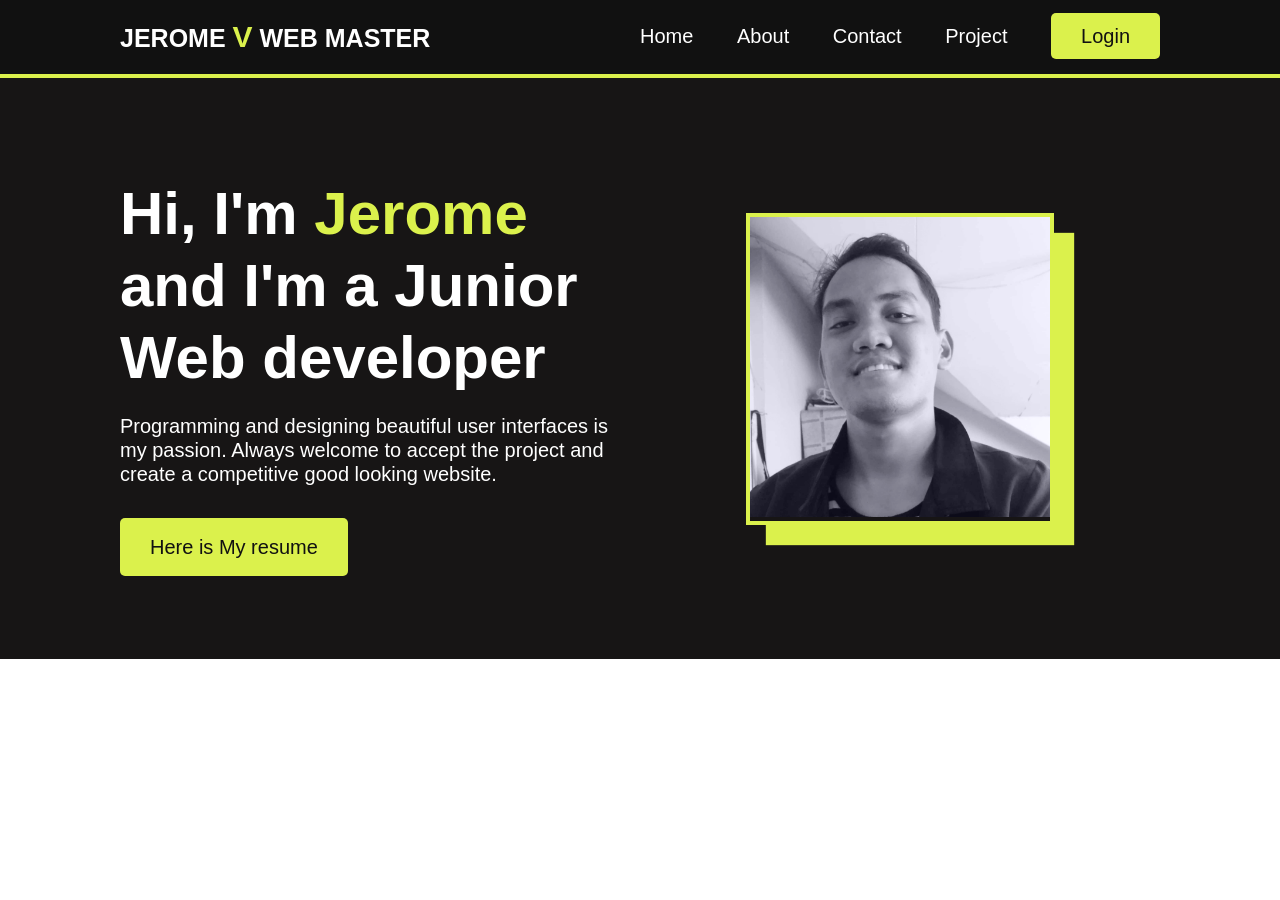
==== src/html/index.html @ ea237ca5 "Jerome file" ====
<!DOCTYPE html>
<html lang="en">
<head>
    <meta charset="UTF-8">
    <meta http-equiv="X-UA-Compatible" content="IE=edge">
    <meta name="viewport" content="width=device-width, initial-scale=1.0">
    <title>Jerome Portfolio</title>
    <!-- this is link for css -->
    <link rel="stylesheet" href="../css/style.css">
    
    <!-- this is link for font-awesome -->
    <link rel="stylesheet" href="../css/all.min.css">
</head>
<body>
    <header>
        <div class="container">
            <div class="rowBox">
                <a href="#logo" class="logo">Jerome <span>V</span> Web master</a>
            </div>
            <div class="rowBox">
                <ul class="navMenu">
                    <li class="menuList"><a href="#" class="menuLink">Home</a></li>
                    <li class="menuList"><a href="#" class="menuLink">About</a></li>
                    <li class="menuList"><a href="#" class="menuLink">Contact</a></li>
                    <li class="menuList"><a href="#" class="menuLink">Project</a></li>
                    <li class="menuList"><a href="#" class="navLogin">Login</a></li>
                </ul>

                <div class="toggleBtn">
                    <div class="line1"></div>
                    <div class="line2"></div>
                    <div class="line3"></div>
                </div>                    

            </div>
        </div>
    </header>
    <section>
        <div class="container banner">
            <div class="rowBox">
                <h1>Hi, I'm <span class="name">Jerome</span> and I'm a Junior Web developer</h1>
                <p>
                    Programming and designing beautiful user interfaces is my passion.
                    Always welcome to accept the project and create a competitive good looking website. 
                </p>
                <a href="#" class="ctaBtn">Here is My resume</a>
            </div>
            <div class="rowBox">
                <div class="jeromeImage">
                    <img src="../images/Jerome2-1024x1011.png" alt="Jerome Image" width="300px" height="300px">
                </div>
            </div>
        </div>
    </section>



    <!-- This is toggle menu -->
    <div class="menu" id="menu">
        <div class="containerMenu">
            <ul class="reposiveMenu">
                <li class="menuListR"><a href="#" class="menuLinkR"><i class="fa-solid fa-house-chimney"></i>Home</a></li>
                <li class="menuListR"><a href="#" class="menuLinkR"><i class="fa-solid fa-user"></i>About</a></li>
                <li class="menuListR"><a href="#" class="menuLinkR"><i class="fa-solid fa-phone"></i>Contact</a></li>
                <li class="menuListR"><a href="#" class="menuLinkR"><i class="fa-solid fa-heart-circle-check"></i>Project</a></li>
                <li class="menuList"><a href="#" class="navLoginR">Login</a></li>
            </ul>
        </div>
    </div>

    <script src="../js/index.js"></script>

</body>
</html>
---- src/css/style.css ----
*{
    margin: 0;
    padding: 0;
}

body{
    box-sizing: border-box;
    font-family: Arial, Helvetica, sans-serif;
}

h1{
    font-size: 60px;
    color: #fff;
    font-weight: 600;
    padding: 0px 0px 20px 0px;
    line-height: 1.2em;
}
p{
    font-size: 20px;
    color: #fff;
    line-height: 1.2em;
    margin-bottom: 50px;
}

header{
    background: #111;
    width: 100%;
    padding: 20px 0px 20px 0px;
    border-bottom: solid 4px rgb(219, 241, 76);
    z-index: 2;
    position: relative;
    
}


.container{
    max-width: 1040px;
    margin: auto;   
    padding: 0px 20px 0px 20px;
    display: flex;
}

.rowBox .logo{
    text-decoration: none;
    color: #fff;
    font-size: 25px;
    font-weight: bold;
    text-transform: uppercase;
}


.rowBox:nth-child(1) a span{
    font-size: 30px;
    color: rgb(219, 241, 76);
}

.rowBox:nth-child(1){
    width: 50%;
}

.rowBox:nth-child(2){
    width: 50%;
}

.rowBox:nth-child(2) .navMenu{
    display: flex;
    justify-content: space-between;
    padding-top: 5px;
    list-style: none;

    
}
.rowBox:nth-child(2) .navMenu .menuList .menuLink{
    text-transform: capitalize;
    font-size: 20px;
    text-decoration: none;
    transition: 100ms ease-in-out;
    color: #fff;
}

.rowBox:nth-child(2) .navMenu .menuList .menuLink:hover{
    color: rgb(219, 241, 76);
}
.rowBox:nth-child(2) .navMenu .menuList .menuLink::after{
    content: "";
    background: rgb(219, 241, 76);
    width: 0px;
    display: block;
    transition: 100ms ease-in-out;
    height: 5px;
    border-radius: 10px;
}

.rowBox:nth-child(2) .navMenu .menuList .menuLink:hover::after{
    width: 100%;
}

.rowBox:nth-child(2) .navMenu .navLogin{
    background: rgb(219, 241, 76);
    padding: 12px 30px 12px 30px;
    border-radius: 5px;
    color: #111;
    text-decoration: none;
    font-size: 20px;
    text-transform: capitalize;
    transition: 100ms ease-in-out;
}
.rowBox:nth-child(2) .navMenu .navLogin:hover{
    background: rgb(227, 228, 216);
    
}

/* 
This is resposive menu */
.toggleBtn{
    display: none;
}


.menu{
    display: none;
    visibility: hidden;
}


section{
    background: rgb(23, 21, 21);
    width: 100%;
    padding: 100px 0px 100px 0px;
}

.name{
    color: rgb(219, 241, 76);
    cursor: pointer;
}

.ctaBtn{
    background: rgb(219, 241, 76);
    text-decoration: none;
    color: #111;
    font-size: 20px;
    border-radius: 5px;
    padding: 18px 30px 18px;
}
.banner .rowBox:nth-child(2){
    display: flex;
}

.banner .rowBox:nth-child(2) .jeromeImage{
  margin: auto;   
  border: solid 4px rgb(219, 241, 76);
  box-shadow: 20px 20px 1px rgb(219, 241, 76);
}



/* This is the code for resposive */

@media(max-width: 860px) {
    
 
    .rowBox:nth-child(2) .navMenu {
        display: none;
    }

    .rowBox:nth-child(2){
        display: flex;
        justify-content: end;
        align-items: center;
    }

    .toggleBtn{
        width: 30px;
        display: block;
        height: 30px;        
        cursor: pointer;
    }

    .toggleBtn .line1{
        background: #fff;
        width: 100%;
        margin: 4px 0px 0px 0px;
        height: 4px;
        border-radius: 100px;
        transition: 100ms ease-in-out;
    }

    .toggleBtn .line2{
        background: #fff;
        width: 100%;
        margin: 5px 0px 0px 0px;
        height: 4px;
        border-radius: 100px;
        transition: 200ms ease-in-out;
    }
    .toggleBtn .line3{
        background: #fff;
        width: 100%;
        margin: 5px 0px 0px 0px;
        height: 4px;
        border-radius: 100px;
        transition: 100ms ease-in-out;
    }

    /* ANIATE */
    .toggleBtn.open .line1{
        background: rgb(219, 241, 76);;
        transform: rotate(40deg);
        position: relative;
        top: 9px;
    }
    .toggleBtn.open .line2{
        background: rgb(219, 241, 76);;
        position: relative;
        left: -20px;
        opacity: 0;
    }
    .toggleBtn.open .line3{
        background: rgb(219, 241, 76);;
        position: relative;
        transform: rotate(-40deg);
        top: -9px;
    }




    /* posonsive menu */
    .menu{
        background: rgba(100, 100, 100, 0.2);
        width: 100%;
        height: 100vh;
        position: absolute;
        top: 0;
        left: 0;
        z-index: 1;
        display: none;
        visibility: visible;
    }
    
    .containerMenu{
        background: #111;
        width: 70%;
        margin: 50px 0px 0px auto;
        border-bottom-left-radius: 100px;
        height: 70%;
        display: flex;
        animation: animate 1s;
    }
    

    @keyframes animate {
        from{
            transform: translateY(-100%);
        }   
        to{
            transform: translateY(0%);
        }
    }    


    .reposiveMenu{
        list-style: none;
        margin: auto;
        
    }
    .reposiveMenu .menuListR .menuLinkR{
        text-decoration: none;
        font-size: 20px;
        line-height: 2em;
        transition: 100ms ease-in-out;
        color: #fff;
    }
    .reposiveMenu .menuListR .menuLinkR:hover{
        color: rgb(219, 241, 76);
    }
    
    .menuLinkR i{
        margin-right: 10px;
    }
    
    
    .menuLinkR::after{
        content: "";
        background: rgb(219, 241, 76);
        width: 0px;
        display: block;
        transition: 100ms ease-in-out;
        height: 5px;
        border-radius: 10px;
    }
    .menuLinkR:hover:after{
        width: 100%;
    }
    
    .navLoginR{
        background: rgb(219, 241, 76);
        padding: 12px 30px 12px 30px;
        border-radius: 5px;
        color: #111;
        text-decoration: none;
        font-size: 20px;
        text-transform: capitalize;
        transition: 100ms ease-in-out;
        position: relative;
        top: 30px;
    }
    
    .navLoginR:hover{
       
        background: rgb(227, 228, 216);
        
    }


}
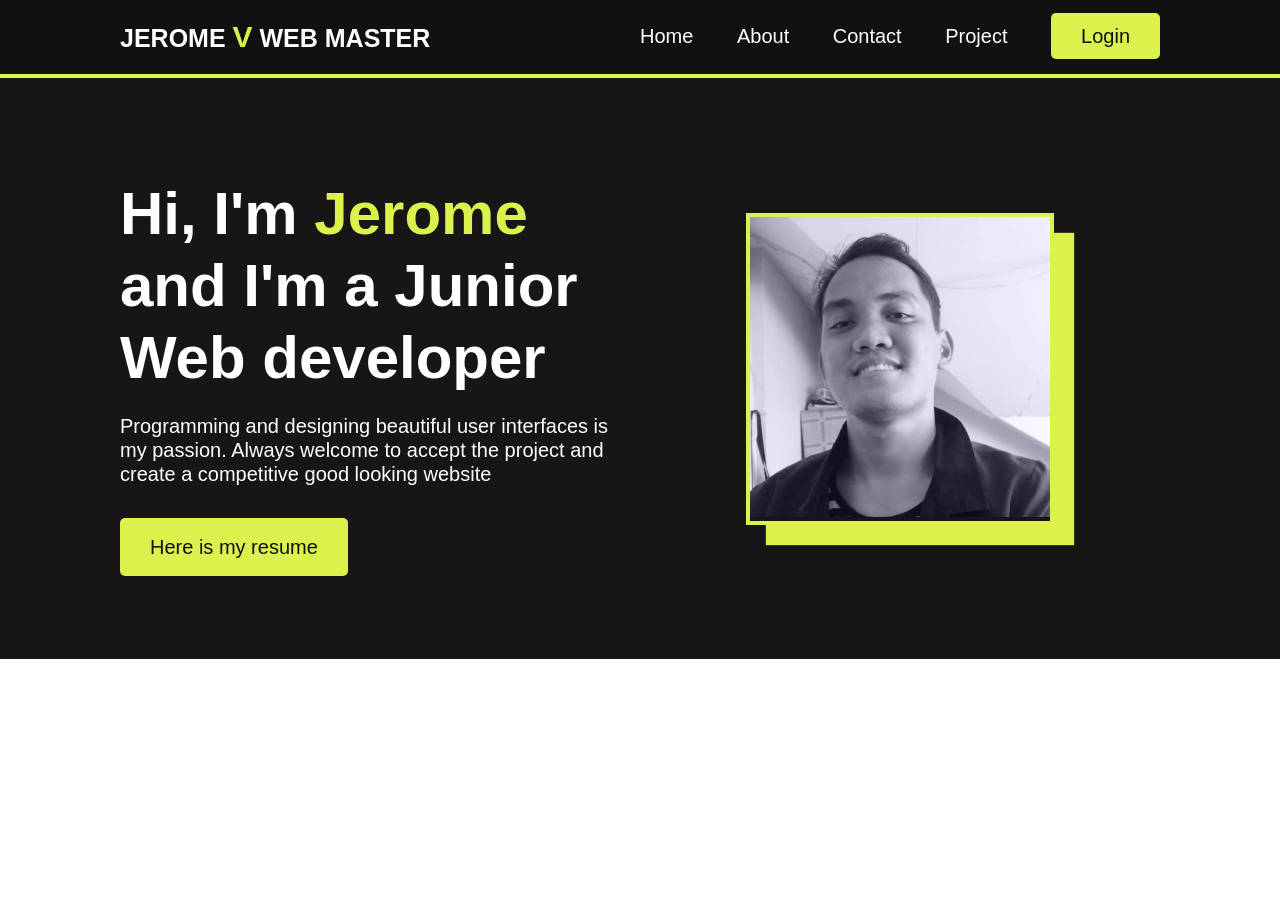
==== commit 65dfa9ba: "creating resposive banner" ====
--- a/src/html/index.html
+++ b/src/html/index.html
@@ -41,17 +41,18 @@
                 <h1>Hi, I'm <span class="name">Jerome</span> and I'm a Junior Web developer</h1>
                 <p>
                     Programming and designing beautiful user interfaces is my passion.
-                    Always welcome to accept the project and create a competitive good looking website. 
+                    Always welcome to accept the project and create a competitive good looking website 
                 </p>
-                <a href="#" class="ctaBtn">Here is My resume</a>
+                <a href="#" class="ctaBtn">Here is my resume</a>
             </div>
             <div class="rowBox">
                 <div class="jeromeImage">
-                    <img src="../images/Jerome2-1024x1011.png" alt="Jerome Image" width="300px" height="300px">
+                    <img src="../images/Jerome2-1024x1011.png" alt="Jerome Image">
                 </div>
             </div>
         </div>
     </section>
+
 
 
 
--- a/src/css/style.css
+++ b/src/css/style.css
@@ -142,8 +142,18 @@
     border-radius: 5px;
     padding: 18px 30px 18px;
 }
+
+
+
+
+
+.banner .rowBox:nth-child(1){
+    margin: auto;
+}
+
 .banner .rowBox:nth-child(2){
     display: flex;
+    margin: auto;
 }
 
 .banner .rowBox:nth-child(2) .jeromeImage{
@@ -152,6 +162,10 @@
   box-shadow: 20px 20px 1px rgb(219, 241, 76);
 }
 
+.jeromeImage img{
+    width: 300px;
+    height: 300px;
+}
 
 
 /* This is the code for resposive */
@@ -202,7 +216,7 @@
         transition: 100ms ease-in-out;
     }
 
-    /* ANIATE */
+    /* ANIMATE */
     .toggleBtn.open .line1{
         background: rgb(219, 241, 76);;
         transform: rotate(40deg);
@@ -227,7 +241,6 @@
 
     /* posonsive menu */
     .menu{
-        background: rgba(100, 100, 100, 0.2);
         width: 100%;
         height: 100vh;
         position: absolute;
@@ -312,7 +325,49 @@
         
     }
 
-
-}
-
-
+    /* This is code banner section */
+
+    .banner{
+        margin: auto;
+        flex-direction: column-reverse;
+    }
+    .banner .rowBox:nth-child(1){
+        width: 80%;
+        text-align: center;
+    }
+    .banner .rowBox:nth-child(2){
+        margin-bottom: 50px;
+        width: 80%;
+    }
+    h1{
+        font-size: 45px;
+    }
+
+}
+
+/* 
+Mobile view */
+
+@media(max-width: 412px){
+
+    h1{
+        font-size: 30px;
+    }
+    .banner{
+        margin: auto;
+        flex-direction: column-reverse;
+    }
+    .banner .rowBox:nth-child(1){
+        width: 100%;
+        text-align: center;
+    }
+    .banner .rowBox:nth-child(2){
+        margin-bottom: 50px;
+        width: 80%;
+    }
+
+    .jeromeImage img{
+        width: 200px;
+        height: 200px;
+    }
+}
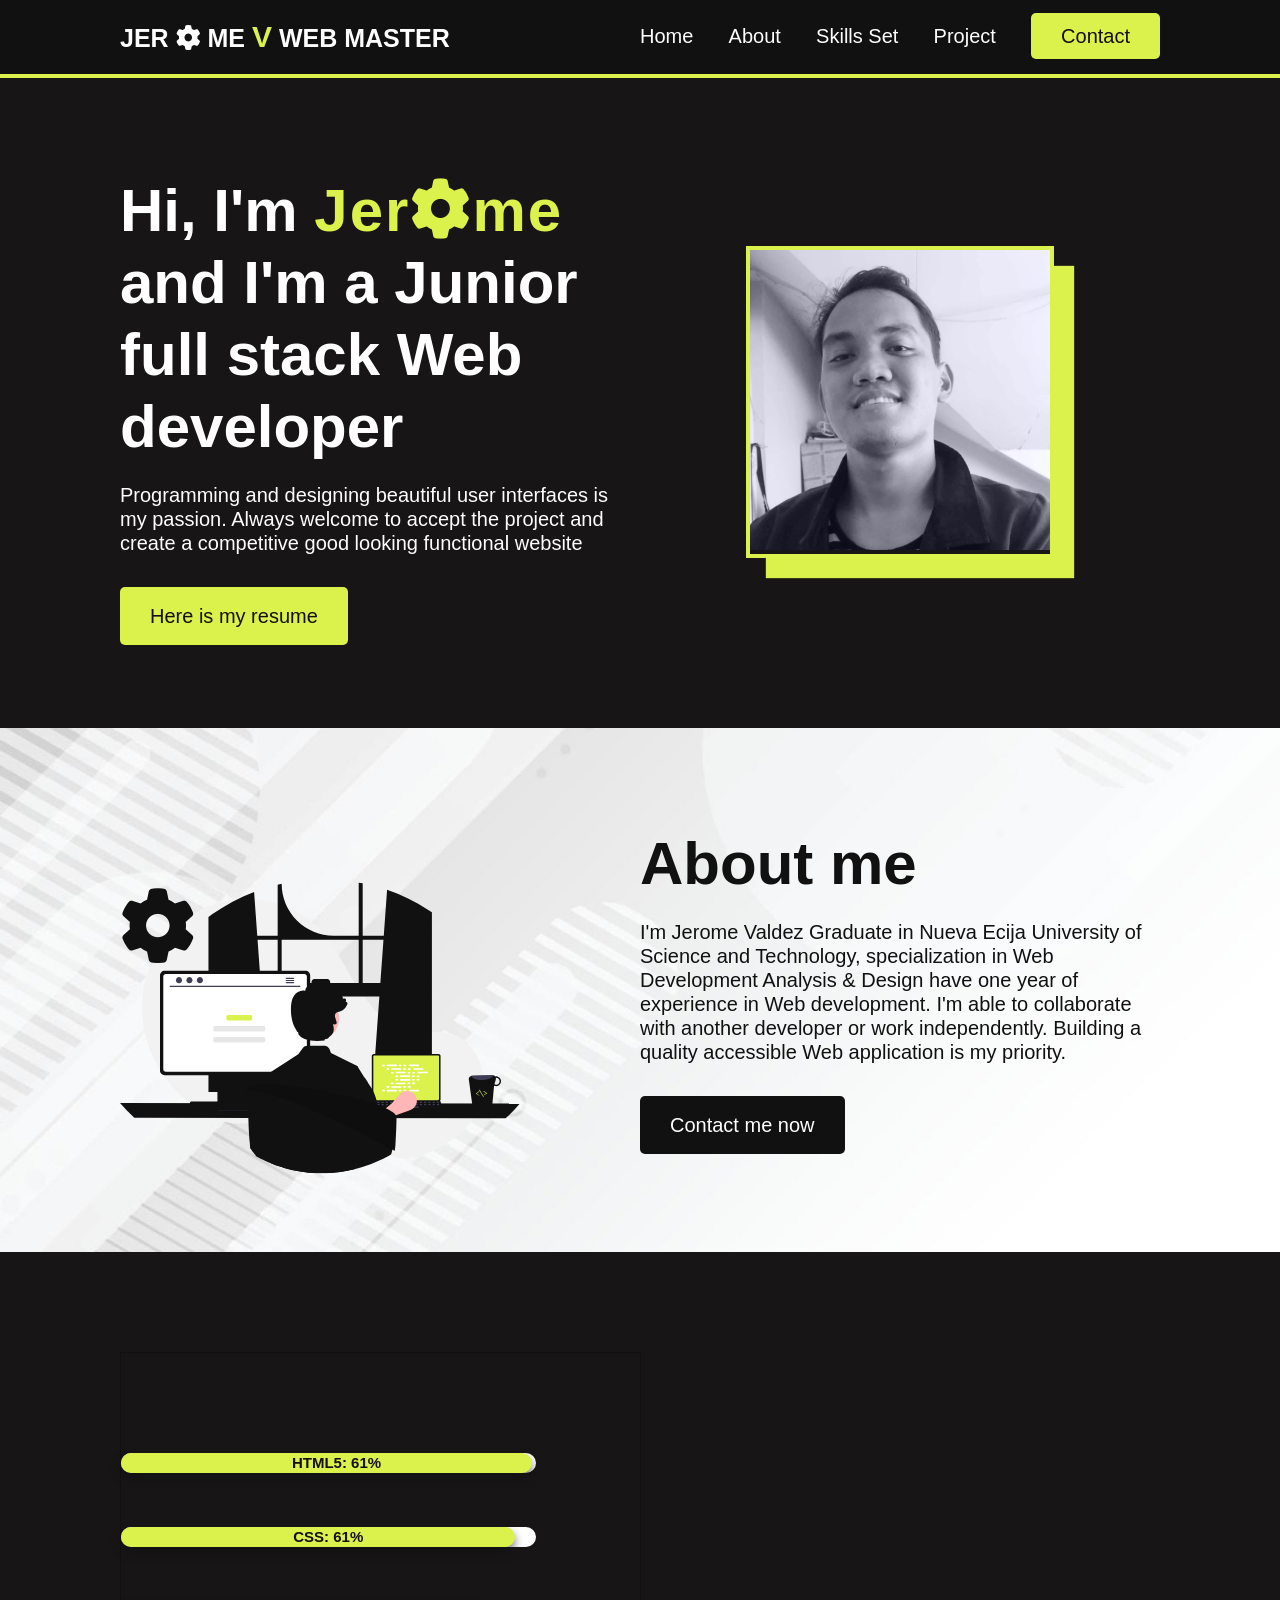
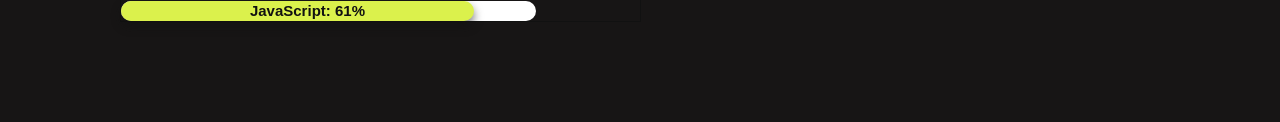
==== commit 7d0b74dc: "creating progress bar" ====
--- a/src/html/index.html
+++ b/src/html/index.html
@@ -12,18 +12,22 @@
     <link rel="stylesheet" href="../css/all.min.css">
 </head>
 <body>
-    <header>
+    <header class="page-header">
         <div class="container">
             <div class="rowBox">
-                <a href="#logo" class="logo">Jerome <span>V</span> Web master</a>
+                <a href="#logo" class="logo">
+                    Jer
+                    <i class="fa-solid fa-cog fa-spin" style="--fa-animation-duration: 15s;"></i>
+                    me <span>V</span> Web master
+                </a>
             </div>
             <div class="rowBox">
                 <ul class="navMenu">
                     <li class="menuList"><a href="#" class="menuLink">Home</a></li>
                     <li class="menuList"><a href="#" class="menuLink">About</a></li>
-                    <li class="menuList"><a href="#" class="menuLink">Contact</a></li>
+                    <li class="menuList"><a href="#" class="menuLink">Skills set</a></li>
                     <li class="menuList"><a href="#" class="menuLink">Project</a></li>
-                    <li class="menuList"><a href="#" class="navLogin">Login</a></li>
+                    <li class="menuList"><a href="#" class="navLogin">Contact</a></li>
                 </ul>
 
                 <div class="toggleBtn">
@@ -35,13 +39,18 @@
             </div>
         </div>
     </header>
-    <section>
+    <section class="bannerAddPadding">
         <div class="container banner">
             <div class="rowBox">
-                <h1>Hi, I'm <span class="name">Jerome</span> and I'm a Junior Web developer</h1>
+                <h1>Hi, I'm 
+                    <span class="name">
+                        Jer<i class="fa-solid fa-cog fa-spin geerColor" style="--fa-animation-duration: 15s;"></i>me
+                    </span> 
+                    and I'm a Junior full stack Web developer
+                </h1>
                 <p>
                     Programming and designing beautiful user interfaces is my passion.
-                    Always welcome to accept the project and create a competitive good looking website 
+                    Always welcome to accept the project and create a competitive good looking functional website 
                 </p>
                 <a href="#" class="ctaBtn">Here is my resume</a>
             </div>
@@ -52,6 +61,82 @@
             </div>
         </div>
     </section>
+    <section class="aboutSection paddindRemove">
+        <div class="container aboutContainer">
+            <div class="rowBox">
+                <i class="fa-solid fa-cog fa-spin geerColor3" style="--fa-animation-duration: 15s;"></i>
+                <img src="../images/Design.svg" alt="Image" width="400px" height="400px" class="svgImage">
+            </div>
+            <div class="rowBox">
+                <h1 class="headingAbout">About me</h1>
+                <p class="bodyText">
+                    I'm Jerome Valdez Graduate in Nueva Ecija University 
+                    of Science and Technology, specialization in Web Development Analysis & 
+                    Design have one year of experience in Web development. I'm able to collaborate 
+                    with another developer or work independently. Building a quality 
+                    accessible Web application is my priority. 
+                </p>
+                <a href="#" class="ctaBtn about">Contact me now</a>
+            </div>
+        </div>
+    </section>
+    <section class="skillsSection">
+        <div class="container">
+            <div class="rowBox skillsrow">
+                <div class="progress1">
+                    <div class="progressInner1" skill="99">
+                        <p class="counNumber1">
+                            HTML5: <span class="counter1"></span>%
+                        </p>
+                    </div>
+                </div>
+                <br>
+                <br>
+                <br>
+                <div class="progress2">
+                    <div class="progressInner2" skill="95">
+                        <p class="counNumber2">
+                            CSS: <span class="counter2"></span>%
+                        </p>
+                    </div>
+                </div>
+                <br>
+                <br>
+                <br>
+                <div class="progress3">
+                    <div class="progressInner3" skill="85">
+                        <p class="counNumber3">
+                            JavaScript: <span class="counter3"></span>%
+                        </p>
+                    </div>
+                </div>
+            </div>
+            <div class="rowBox skilsrow">
+            </div>
+        </div>
+    </section>
+
+
+
+
+
+
+
+
+
+
+
+
+
+
+
+
+
+
+
+
+
+
 
 
 
@@ -62,9 +147,9 @@
             <ul class="reposiveMenu">
                 <li class="menuListR"><a href="#" class="menuLinkR"><i class="fa-solid fa-house-chimney"></i>Home</a></li>
                 <li class="menuListR"><a href="#" class="menuLinkR"><i class="fa-solid fa-user"></i>About</a></li>
-                <li class="menuListR"><a href="#" class="menuLinkR"><i class="fa-solid fa-phone"></i>Contact</a></li>
+                <li class="menuListR"><a href="#" class="menuLinkR"><i class="fa-solid fa-phone"></i>Skill Set</a></li>
                 <li class="menuListR"><a href="#" class="menuLinkR"><i class="fa-solid fa-heart-circle-check"></i>Project</a></li>
-                <li class="menuList"><a href="#" class="navLoginR">Login</a></li>
+                <li class="menuList"><a href="#" class="navLoginR">Contact</a></li>
             </ul>
         </div>
     </div>
--- a/src/css/style.css
+++ b/src/css/style.css
@@ -26,10 +26,16 @@
     background: #111;
     width: 100%;
     padding: 20px 0px 20px 0px;
-    border-bottom: solid 4px rgb(219, 241, 76);
+    border-bottom: solid 4px #DBF14C;
     z-index: 2;
-    position: relative;
-    
+    position: fixed;
+    
+}
+.bannerAddPadding{
+    padding-top: 175px;
+}
+.paddindRemove{
+    padding-bottom: 20px;
 }
 
 
@@ -79,11 +85,11 @@
 }
 
 .rowBox:nth-child(2) .navMenu .menuList .menuLink:hover{
-    color: rgb(219, 241, 76);
+    color: #DBF14C;
 }
 .rowBox:nth-child(2) .navMenu .menuList .menuLink::after{
     content: "";
-    background: rgb(219, 241, 76);
+    background: #DBF14C;
     width: 0px;
     display: block;
     transition: 100ms ease-in-out;
@@ -96,7 +102,7 @@
 }
 
 .rowBox:nth-child(2) .navMenu .navLogin{
-    background: rgb(219, 241, 76);
+    background: #DBF14C;
     padding: 12px 30px 12px 30px;
     border-radius: 5px;
     color: #111;
@@ -111,7 +117,7 @@
 }
 
 /* 
-This is resposive menu */
+This is responsive menu */
 .toggleBtn{
     display: none;
 }
@@ -130,19 +136,23 @@
 }
 
 .name{
-    color: rgb(219, 241, 76);
+    color: #DBF14C;
     cursor: pointer;
+    letter-spacing: 2px;
 }
 
 .ctaBtn{
-    background: rgb(219, 241, 76);
+    background: #DBF14C;
     text-decoration: none;
     color: #111;
     font-size: 20px;
     border-radius: 5px;
     padding: 18px 30px 18px;
-}
-
+    transition: 100ms ease-in-out;
+}
+.ctaBtn:hover{
+    background: rgb(227, 228, 216);
+}
 
 
 
@@ -158,14 +168,105 @@
 
 .banner .rowBox:nth-child(2) .jeromeImage{
   margin: auto;   
-  border: solid 4px rgb(219, 241, 76);
-  box-shadow: 20px 20px 1px rgb(219, 241, 76);
+  border: solid 4px #DBF14C;
+  box-shadow: 20px 20px 1px #DBF14C;
 }
 
 .jeromeImage img{
     width: 300px;
     height: 300px;
 }
+
+/* This is about section */
+
+.aboutSection{
+    background-image: url('../images/Bg.jpg');
+    background-repeat: no-repeat;
+    background-size: cover;
+    background-position: center bottom;
+   
+}
+
+.geerColor1{
+    color: #fff;
+    transform: translateX(200px);
+    font-size: 50px;
+}
+.geerColor2{
+    color: #fff;
+    font-size: 50px;
+}
+.geerColor3{
+    color: #111;
+    position: absolute;
+    margin-top: 60px;
+    font-size: 75px;
+}
+
+.headingAbout{
+    color: #111;
+}
+
+.bodyText{
+    color: #111;
+}
+.about{
+    background: #111;
+    color: #fff;
+}
+.about:hover{
+    background: #DBF14C;
+    color: #111;
+    box-shadow: 1px 10px 10px rgba(17, 17, 17, 0.123);
+}
+
+/* 
+This is skills section */
+.aboutContainer{
+    display: flex;
+    flex-wrap: wrap;
+}
+
+.skillsrow:nth-child(1){
+    border: solid 1px #111;
+    padding-top: 100px;
+}
+.skillsrow:nth-child(2){
+    background: rgb(109, 103, 103);
+    padding-top: 100px;
+}
+
+
+.progress1, .progress2, .progress3{
+    background: #fff;
+    height: 20px;
+    width: 80%;
+    border-radius: 100px;
+}
+
+.progressInner1, .progressInner2, .progressInner3{
+    background: #DBF14C;
+    height: 20px;
+    width: 0%;
+    border-radius: 100px;
+    display: flex;
+    box-shadow: 0px 5px 10px rgba(17, 17, 17, 0.591);
+    transition: 2s linear;
+    
+
+}
+
+.counNumber1, .counNumber2, .counNumber3{
+    color: #111;
+    font-size: 15px;
+    margin: auto;
+    padding-left: 20px;
+    font-weight: 600;;
+}
+
+
+
+  
 
 
 /* This is the code for resposive */
@@ -244,6 +345,7 @@
         width: 100%;
         height: 100vh;
         position: absolute;
+        position: fixed;
         top: 0;
         left: 0;
         z-index: 1;
@@ -256,11 +358,13 @@
         width: 70%;
         margin: 50px 0px 0px auto;
         border-bottom-left-radius: 100px;
-        height: 70%;
+        height: 65%;
         display: flex;
         animation: animate 1s;
     }
-    
+    .paddindRemove{
+        padding-bottom: 120px;
+    }
 
     @keyframes animate {
         from{
@@ -285,7 +389,7 @@
         color: #fff;
     }
     .reposiveMenu .menuListR .menuLinkR:hover{
-        color: rgb(219, 241, 76);
+        color: #DBF14C;
     }
     
     .menuLinkR i{
@@ -295,7 +399,7 @@
     
     .menuLinkR::after{
         content: "";
-        background: rgb(219, 241, 76);
+        background: #DBF14C;
         width: 0px;
         display: block;
         transition: 100ms ease-in-out;
@@ -343,12 +447,38 @@
         font-size: 45px;
     }
 
-}
+    /* This is about section */
+
+    .aboutContainer .rowBox:nth-child(1){
+        width: 80%;
+        text-align: center;
+        margin: auto;
+    }
+    .aboutContainer .rowBox:nth-child(2){
+        margin-bottom: 50px;
+        width: 80%;
+        display: flow-root;
+        margin: auto;
+        text-align: center;
+    }
+    .geerColor3{
+        font-size: 10vw;
+        margin-bottom: 10px;
+    }
+
+}
+
+
+
+/* This is skills section */
+
+
+
 
 /* 
 Mobile view */
 
-@media(max-width: 412px){
+@media(max-width: 500px){
 
     h1{
         font-size: 30px;
@@ -363,11 +493,16 @@
     }
     .banner .rowBox:nth-child(2){
         margin-bottom: 50px;
-        width: 80%;
+        width: 100%;
     }
 
     .jeromeImage img{
         width: 200px;
         height: 200px;
     }
-}
+
+    .svgImage{
+        width: 250px;
+        height: 250px;
+    }
+}
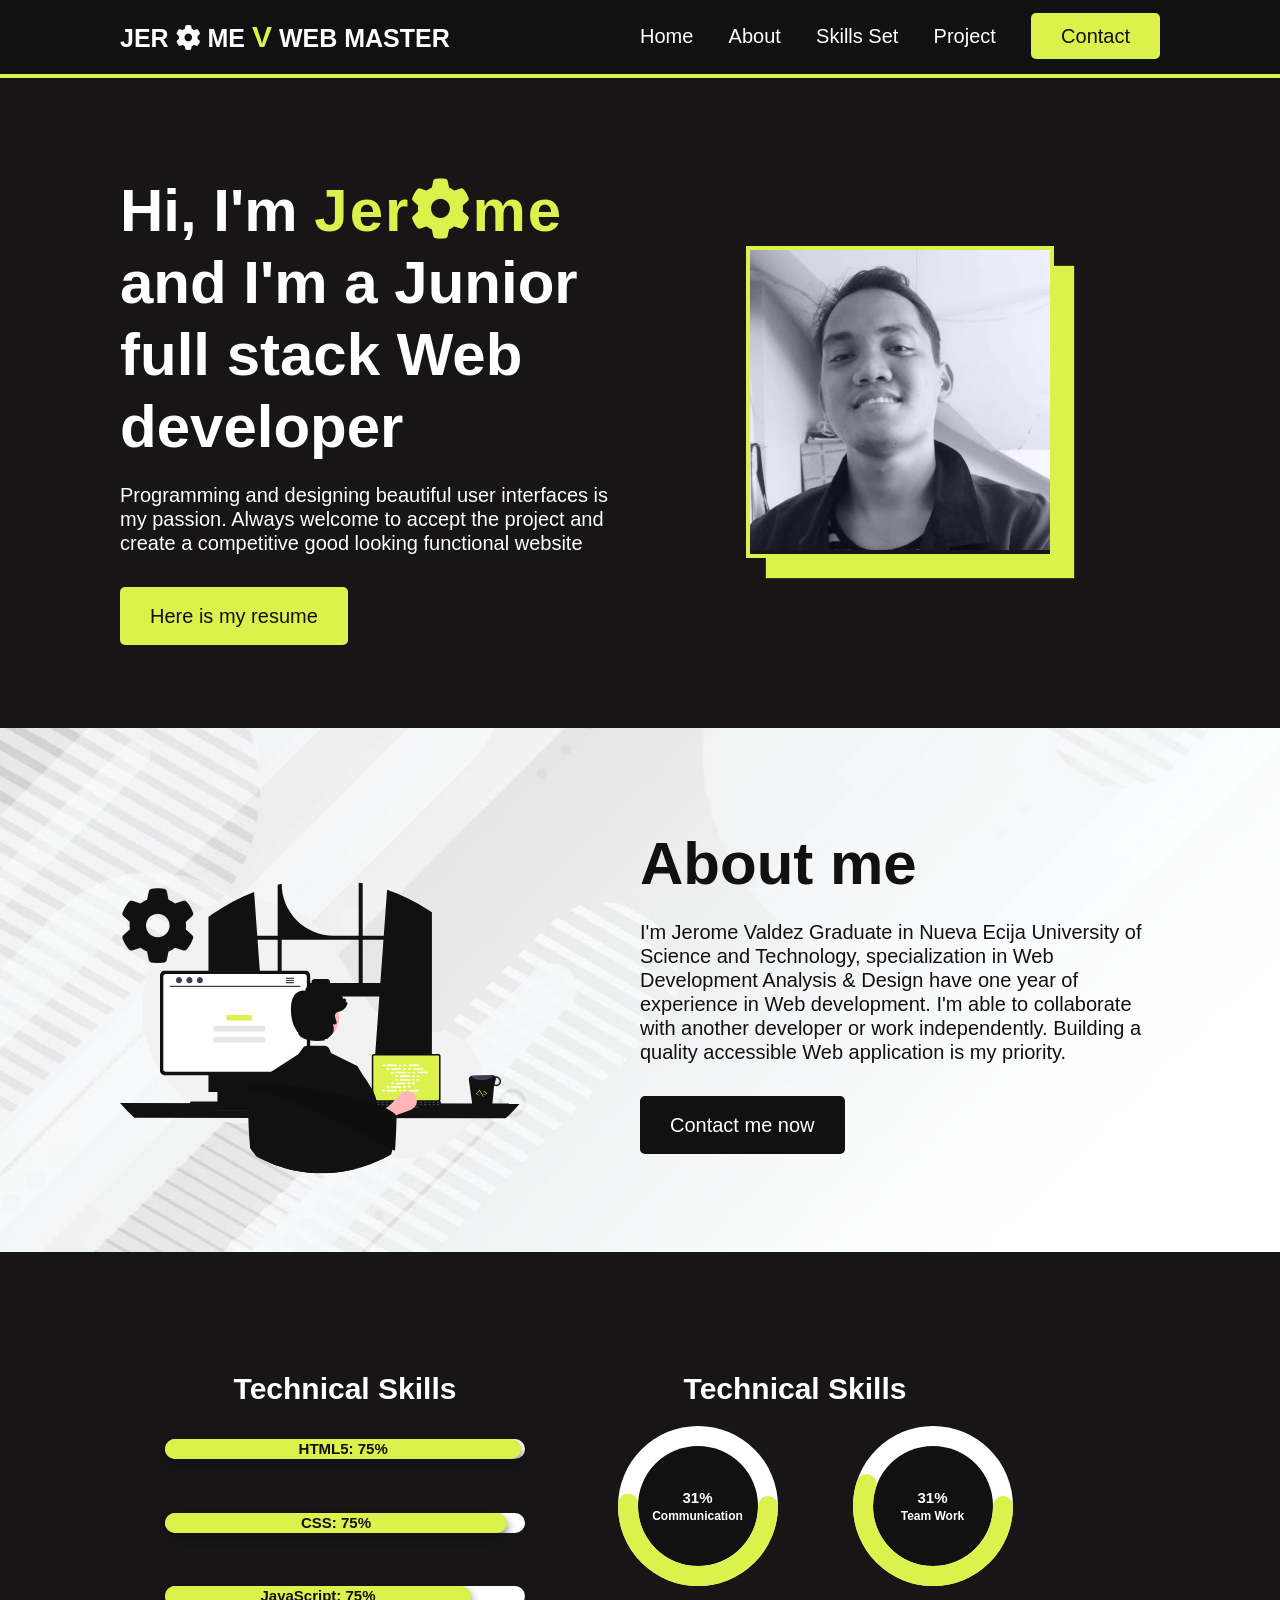
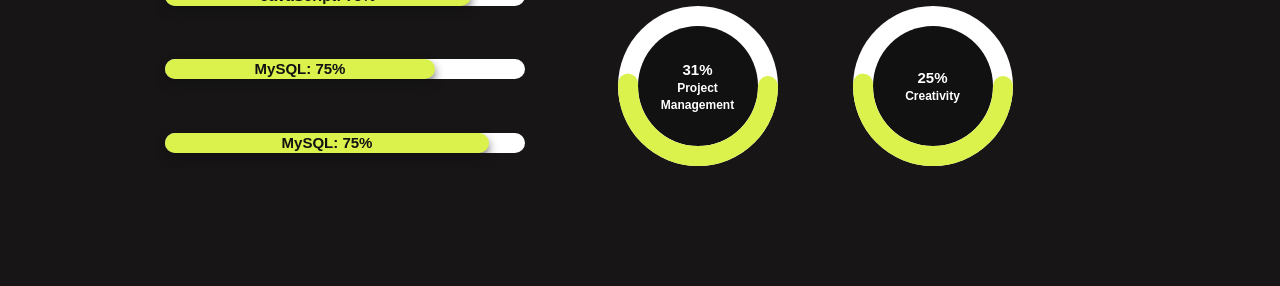
==== commit cceb579a: "creating progress bar" ====
--- a/src/html/index.html
+++ b/src/html/index.html
@@ -23,11 +23,11 @@
             </div>
             <div class="rowBox">
                 <ul class="navMenu">
-                    <li class="menuList"><a href="#" class="menuLink">Home</a></li>
-                    <li class="menuList"><a href="#" class="menuLink">About</a></li>
-                    <li class="menuList"><a href="#" class="menuLink">Skills set</a></li>
-                    <li class="menuList"><a href="#" class="menuLink">Project</a></li>
-                    <li class="menuList"><a href="#" class="navLogin">Contact</a></li>
+                    <li class="menuList"><a href="#home" class="menuLink">Home</a></li>
+                    <li class="menuList"><a href="#about" class="menuLink">About</a></li>
+                    <li class="menuList"><a href="#skills" class="menuLink">Skills set</a></li>
+                    <li class="menuList"><a href="#project" class="menuLink">Project</a></li>
+                    <li class="menuList"><a href="#contact" class="navLogin">Contact</a></li>
                 </ul>
 
                 <div class="toggleBtn">
@@ -39,7 +39,7 @@
             </div>
         </div>
     </header>
-    <section class="bannerAddPadding">
+    <section class="bannerAddPadding" id="home">
         <div class="container banner">
             <div class="rowBox">
                 <h1>Hi, I'm 
@@ -61,7 +61,7 @@
             </div>
         </div>
     </section>
-    <section class="aboutSection paddindRemove">
+    <section class="aboutSection paddindRemove" id="about">
         <div class="container aboutContainer">
             <div class="rowBox">
                 <i class="fa-solid fa-cog fa-spin geerColor3" style="--fa-animation-duration: 15s;"></i>
@@ -80,9 +80,10 @@
             </div>
         </div>
     </section>
-    <section class="skillsSection">
-        <div class="container">
+    <section class="skillsSection" id="skills">
+        <div class="container skills">
             <div class="rowBox skillsrow">
+                <h2>Technical Skills</h2>
                 <div class="progress1">
                     <div class="progressInner1" skill="99">
                         <p class="counNumber1">
@@ -90,9 +91,6 @@
                         </p>
                     </div>
                 </div>
-                <br>
-                <br>
-                <br>
                 <div class="progress2">
                     <div class="progressInner2" skill="95">
                         <p class="counNumber2">
@@ -100,9 +98,6 @@
                         </p>
                     </div>
                 </div>
-                <br>
-                <br>
-                <br>
                 <div class="progress3">
                     <div class="progressInner3" skill="85">
                         <p class="counNumber3">
@@ -110,10 +105,98 @@
                         </p>
                     </div>
                 </div>
-            </div>
-            <div class="rowBox skilsrow">
-            </div>
-        </div>
+                <div class="progress4">
+                    <div class="progressInner4" skill="75">
+                        <p class="counNumber4">
+                            MySQL: <span class="counter4"></span>%
+                        </p>
+                    </div>
+                </div>
+                <div class="progress5">
+                    <div class="progressInner5" skill="90">
+                        <p class="counNumber5">
+                            MySQL: <span class="counter5"></span>%
+                        </p>
+                    </div>
+                </div>
+            </div>
+            <div class="rowBox skillsrow">
+                <h2>Technical Skills</h2>
+                <div class="holderProgress">
+                    <div class="holderChild">
+                        <div class="circleContainer">
+                            <div class="circleOutter">
+                                <div class="circleInner">
+                                    <span class="countC1">90%</span>
+                                </div>
+                            </div>
+                            <svg xmlns="http://www.w3.org/2000/svg" version="1.1" width="160px" height="160px" class="progressC">
+                                <defs>
+                                   <linearGradient>
+                                      <stop offset="0%" stop-color="#e91e63" />
+                                      <stop offset="100%" stop-color="#673ab7" />
+                                   </linearGradient>
+                                </defs>
+                                <circle class="circle1" cx="80" cy="80" r="70" stroke-linecap="round" />
+                            </svg>
+                        </div>
+                    </div>
+                    <div class="holderChild">
+                        <div class="circleContainer">
+                            <div class="circleOutter">
+                                <div class="circleInner">
+                                    <span class="countC2">50%</span>
+                                </div>
+                            </div>
+                            <svg xmlns="http://www.w3.org/2000/svg" version="1.1" width="160px" height="160px" class="progressC">
+                                <defs>
+                                   <linearGradient>
+                                      <stop offset="0%" stop-color="#e91e63" />
+                                      <stop offset="100%" stop-color="#673ab7" />
+                                   </linearGradient>
+                                </defs>
+                                <circle class="circle2" cx="80" cy="80" r="70" stroke-linecap="round" />
+                            </svg>
+                        </div>
+                    </div>
+                    <div class="holderChild">
+                        <div class="circleContainer">
+                            <div class="circleOutter">
+                                <div class="circleInner">
+                                    <span class="countC3">90%</span>
+                                </div>
+                            </div>
+                            <svg xmlns="http://www.w3.org/2000/svg" version="1.1" width="160px" height="160px" class="progressC">
+                                <defs>
+                                   <linearGradient>
+                                      <stop offset="0%" stop-color="#e91e63" />
+                                      <stop offset="100%" stop-color="#673ab7" />
+                                   </linearGradient>
+                                </defs>
+                                <circle class="circle3" cx="80" cy="80" r="70" stroke-linecap="round" />
+                            </svg>
+                        </div>
+                    </div>
+                    <div class="holderChild">
+                        <div class="circleContainer">
+                            <div class="circleOutter">
+                                <div class="circleInner">
+                                    <span class="countC4">90%</span>
+                                </div>
+                            </div>
+                            <svg xmlns="http://www.w3.org/2000/svg" version="1.1" width="160px" height="160px" class="progressC">
+                                <defs>
+                                   <linearGradient>
+                                      <stop offset="0%" stop-color="#e91e63" />
+                                      <stop offset="100%" stop-color="#673ab7" />
+                                   </linearGradient>
+                                </defs>
+                                <circle class="circle4" cx="80" cy="80" r="70" stroke-linecap="round" />
+                            </svg>
+                        </div>
+                    </div>
+                </div>
+            </div>
     </section>
 
 
@@ -145,10 +228,10 @@
     <div class="menu" id="menu">
         <div class="containerMenu">
             <ul class="reposiveMenu">
-                <li class="menuListR"><a href="#" class="menuLinkR"><i class="fa-solid fa-house-chimney"></i>Home</a></li>
-                <li class="menuListR"><a href="#" class="menuLinkR"><i class="fa-solid fa-user"></i>About</a></li>
-                <li class="menuListR"><a href="#" class="menuLinkR"><i class="fa-solid fa-phone"></i>Skill Set</a></li>
-                <li class="menuListR"><a href="#" class="menuLinkR"><i class="fa-solid fa-heart-circle-check"></i>Project</a></li>
+                <li class="menuListR"><a href="#home" class="menuLinkR"><i class="fa-solid fa-house-chimney"></i>Home</a></li>
+                <li class="menuListR"><a href="#about" class="menuLinkR"><i class="fa-solid fa-user"></i>About</a></li>
+                <li class="menuListR"><a href="#skillset" class="menuLinkR"><i class="fa-solid fa-phone"></i>Skill Set</a></li>
+                <li class="menuListR"><a href="#project" class="menuLinkR"><i class="fa-solid fa-heart-circle-check"></i>Project</a></li>
                 <li class="menuList"><a href="#" class="navLoginR">Contact</a></li>
             </ul>
         </div>
--- a/src/css/style.css
+++ b/src/css/style.css
@@ -1,6 +1,7 @@
 *{
     margin: 0;
     padding: 0;
+    scroll-behavior: smooth;
 }
 
 body{
@@ -14,6 +15,11 @@
     font-weight: 600;
     padding: 0px 0px 20px 0px;
     line-height: 1.2em;
+}
+h2{
+    font-size: 30px;
+    color: #fff;
+    padding-top: 20px;
 }
 p{
     font-size: 20px;
@@ -228,23 +234,29 @@
 }
 
 .skillsrow:nth-child(1){
-    border: solid 1px #111;
-    padding-top: 100px;
+    width: 450px;
+    text-align: center;
+    display: flex;
+    flex-wrap: wrap;
+    justify-content: center;
 }
 .skillsrow:nth-child(2){
-    background: rgb(109, 103, 103);
-    padding-top: 100px;
-}
-
-
-.progress1, .progress2, .progress3{
+    width: 450px;
+    text-align: center;
+
+}
+
+
+.progress1, .progress2, .progress3, .progress4, .progress5{
+    height: 20px;
     background: #fff;
-    height: 20px;
+    margin: auto;
     width: 80%;
+    margin: 20px 0px 20px 0px;
     border-radius: 100px;
 }
 
-.progressInner1, .progressInner2, .progressInner3{
+.progressInner1, .progressInner2, .progressInner3, .progressInner4, .progressInner5{
     background: #DBF14C;
     height: 20px;
     width: 0%;
@@ -256,17 +268,127 @@
 
 }
 
-.counNumber1, .counNumber2, .counNumber3{
+.counNumber1, .counNumber2, .counNumber3, .counNumber4, .counNumber5{
     color: #111;
     font-size: 15px;
     margin: auto;
-    padding-left: 20px;
-    font-weight: 600;;
-}
-
-
-
-  
+    font-weight: 600;
+}
+.countC1, .countC2, .countC3, .countC4{
+    color: #fff;
+    font-size: 15px;
+    margin: auto;
+    font-weight: 600;
+}
+
+
+
+/* This is for circle progress bar */
+
+.holderProgress{
+    width: 100%;
+    grid-column-gap: 20px;
+    grid-row-gap: 20px;
+    grid-template-columns: auto auto;
+    display: grid;
+    padding: 20px;
+
+}
+
+
+
+.circleContainer{
+    width: 160px;
+    height: 160px;
+    display: flex;
+    flex-wrap: wrap;
+    margin: 0px auto 0px auto;
+}
+
+
+
+
+.circleOutter{
+    border-radius: 50%;
+    width: 160px;
+    height: 160px;
+    display: flex;
+    background: #fff;
+    justify-content: center;
+    align-items: center;
+    margin: auto;
+
+}
+.circleInner{
+    border-radius: 50%;
+    width: 120px;
+    display: flex;
+    justify-content: center;
+    align-items: center;
+    height: 120px;
+    background: #111;
+}
+
+
+.circle1{
+    fill: none;
+    stroke: #DBF14C;
+    stroke-width: 20px;
+    stroke-dasharray: 472;
+    stroke-dashoffset: 472;
+    animation: animateProgress1 2s linear forwards;
+}
+.circle2{
+    fill: none;
+    stroke: #DBF14C;
+    stroke-width: 20px;
+    stroke-dasharray: 472;
+    stroke-dashoffset: 472;
+    animation: animateProgress2 2.50s linear forwards;
+}
+.circle3{
+    fill: none;
+    stroke: #DBF14C;
+    stroke-width: 20px;
+    stroke-dasharray: 472;
+    stroke-dashoffset: 472;
+    animation: animateProgress3 1s linear forwards;
+}
+.circle4{
+    fill: none;
+    stroke: #DBF14C;
+    stroke-width: 20px;
+    stroke-dasharray: 472;
+    stroke-dashoffset: 472;
+    animation: animateProgress4 1s linear forwards;
+}
+
+
+@keyframes animateProgress1{
+    100%{
+        stroke-dashoffset: 250;
+    }
+}
+@keyframes animateProgress2{
+    100%{
+        stroke-dashoffset: 230;
+    }
+}
+@keyframes animateProgress3{
+    100%{
+        stroke-dashoffset: 250;
+    }
+}
+@keyframes animateProgress4{
+    100%{
+        stroke-dashoffset: 250;
+    }
+}
+
+.progressC{
+   transform: translate(0px, -100%);
+}
+
 
 
 /* This is the code for resposive */
@@ -466,6 +588,17 @@
         margin-bottom: 10px;
     }
 
+    /* This is skills section  */
+
+    .skills{
+        flex-wrap: wrap;
+        justify-content: center;
+        align-items: center;
+    }
+
+    .skills{
+        flex-wrap: wrap;
+    }
 }
 
 
@@ -479,6 +612,8 @@
 Mobile view */
 
 @media(max-width: 500px){
+
+    
 
     h1{
         font-size: 30px;
@@ -505,4 +640,9 @@
         width: 250px;
         height: 250px;
     }
-}
+
+    /* progress Circle */
+    .holderProgress{
+        grid-template-columns: 1fr;
+    }
+}
